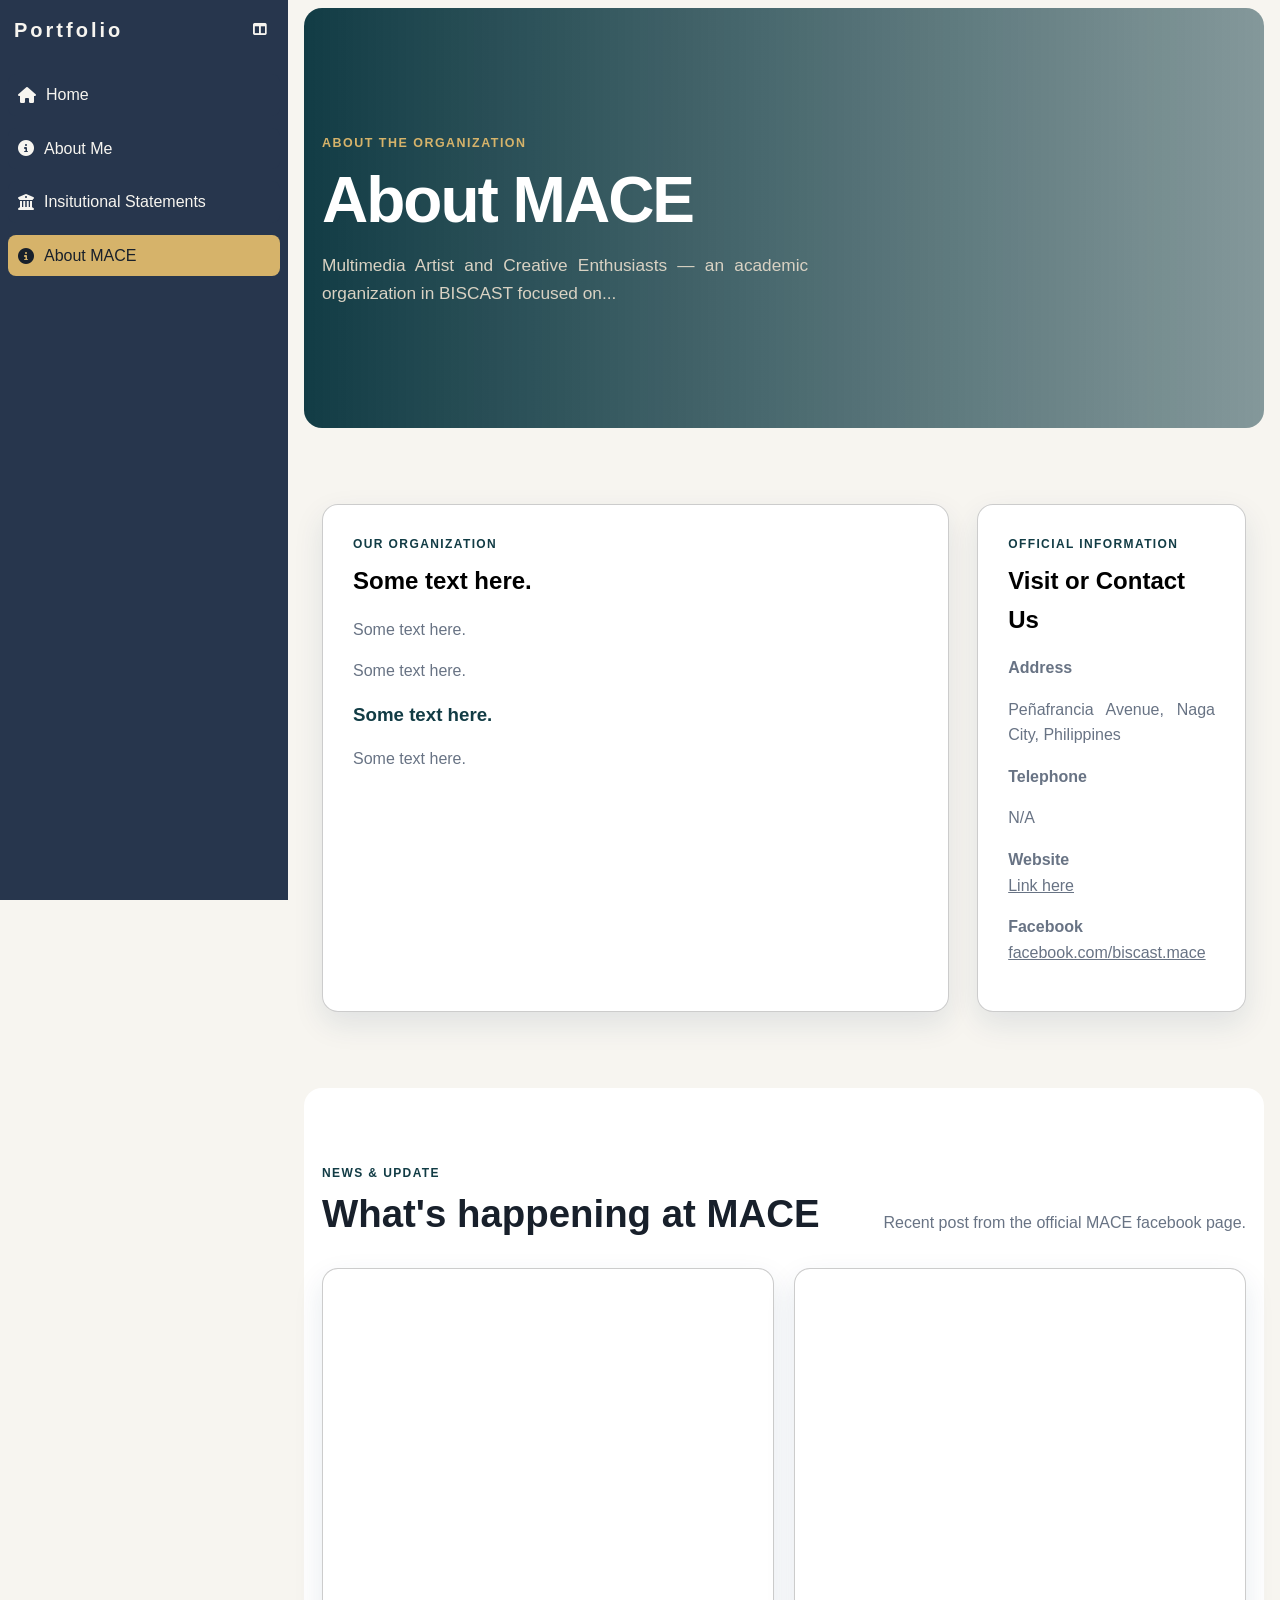
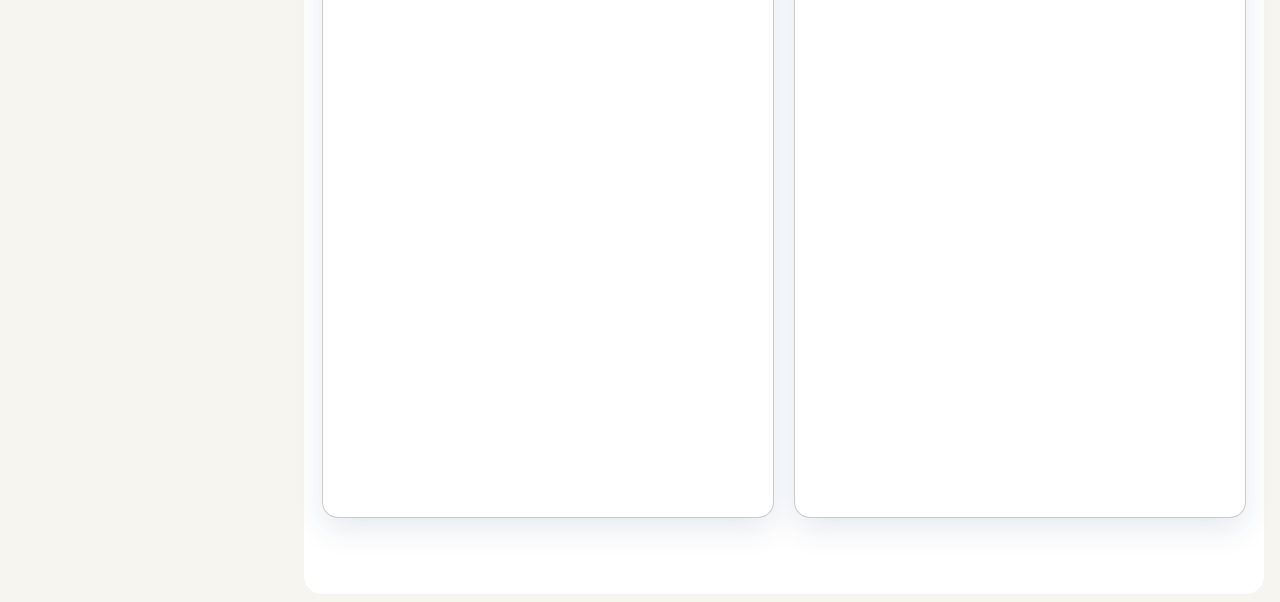
==== about-mace.html @ 29bba9e3 "Added about me." ====
<!doctype html>
<html lang="en">

<head>
    <meta charset="UTF-8" />
    <meta name="viewport" content="width=device-width, initial-scale=1.0" />
    <title>About</title>
    <link rel="stylesheet" href="css/style.css" />
    <link rel="shortcut icon" href="assets/BISCAST-Logo.png" type="image/x-icon" />
    <!-- <link href="https://cdn.jsdelivr.net/npm/bootstrap@5.3.8/dist/css/bootstrap.min.css" rel="stylesheet" integrity="sha384-sRIl4kxILFvY47J16cr9ZwB07vP4J8+LH7qKQnuqkuIAvNWLzeN8tE5YBujZqJLB" crossorigin="anonymous"> -->
    <link rel="stylesheet" href="https://cdnjs.cloudflare.com/ajax/libs/font-awesome/6.5.1/css/all.min.css">
</head>

<body>
    <div class="layout">
        <aside id="side" class="sidenav" aria-label="Sidebar">
            <div class="top">
                <span class="logo">Portfolio</span>
                <button class="icon" id="close" aria-label="Collapse Sidebar">
                    <i class="fa-solid fa-table-columns"></i>
                </button>
            </div>

            <nav>
                <a href="index.html" class="btns item" title="Home">
                    <i class="fa-solid fa-home"></i>
                    <span class="label">Home</span>
                </a>

                <a href="about-me.html" class="btns item" title="About">
                    <i class="fa-solid fa-circle-info"></i>
                    <span class="label">About Me</span>
                </a>

                <a href="institutional-statements.html" class="btns item" title="institutional-statements">
                    <i class="fa-solid fa-building-columns"></i>
                    <span class="label">Insitutional Statements</span>
                </a>
                <a href="about-mace.html" class="btns item on">
                    <i class="fa-solid fa-circle-info"></i>
                    <span class="label">About MACE</span>
                </a>
            </nav>
        </aside>

        <main>
            <section class="hero" id="mace">
                <section class="container inner-hero">
                    <div class="context">
                        <div class="eyebrow">About the Organization</div>
                        <h1>About MACE</h1>
                        <p>Multimedia Artist and Creative Enthusiasts &mdash; an academic organization in BISCAST
                            focused on...</p>
                    </div>
                </section>
            </section>
            <section class="section">
                <div class="container content-grid">
                    <article class="content-panel">
                        <div class="kicker">Our organization</div>
                        <h2>Some text here.</h2>
                        <p>Some text here.</p>
                        <p>Some text here.</p>
                        <h3>Some text here.</h3>
                        <p>Some text here.</p>
                    </article>
                    <aside class="content-panel">
                        <div class="kicker">official information</div>
                        <h2>Visit or Contact Us</h2>
                        <p>
                            <strong>Address</strong><br>
                        <p>Peñafrancia Avenue, Naga City, Philippines</p>
                        </p>
                        <p>
                            <strong>Telephone</strong><br>
                        <p>N/A</p>
                        </p>
                        <p>
                            <strong>Website</strong><br>
                            <a href="">Link here</a>
                        </p>
                        <p>
                            <strong>Facebook</strong><br>
                            <a href="https://www.facebook.com/biscast.mace">facebook.com/biscast.mace</a>
                        </p>
                    </aside>
                </div>
            </section>
            <section class="section news">
                <div class="container">
                    <div class="section-head">
                        <div>
                            <div class="kicker">News & update</div>
                            <h2>What's happening at MACE</h2>
                        </div>
                        <p>Recent post from the official MACE facebook page.</p>
                    </div>
                    <article class="news-grid">
                        <div class="news-card">
                            <div class="news-content">
                                <iframe src="https://www.facebook.com/plugins/post.php?href=https%3A%2F%2Fwww.facebook.com%2Fbiscast.mace%2Fposts%2Fpfbid0HT9BstZT28Hh1YLSWhnDEK93t1LUMunjDWrrVNCr6ieoiDdaTDEeHycytcE58diAl&show_text=true&width=500" height="806" style="border:none;overflow:hidden" scrolling="no" frameborder="0" allowfullscreen="true" allow="autoplay; clipboard-write; encrypted-media; picture-in-picture; web-share"></iframe>
                            </div>
                        </div>
                        <div class="news-card">
                            <!-- <img src="https://scontent.fmnl8-2.fna.fbcdn.net/v/t39.30808-1/511937768_122227121636148095_5351685635515123594_n.jpg?stp=dst-jpg_tt6&cstp=mx1500x1500&ctp=s200x200&_nc_cat=103&_nc_map=urlgen_bucketless&ccb=1-7&_nc_sid=2d3e12&_nc_eui2=AeEztoxNWcJ5lzSN7mSYKOv08k1bMWV9LrXyTVsxZX0utVnjOuaY-lM1A55_SJo3SY_Vim7B674wS12dWlJDb21B&_nc_ohc=1tnSLn9-EhIQ7kNvwGmCf7H&_nc_oc=AdqYg09i9_qJlcKD_vCuIAyxfERv5A8mi9GY4SuNzeiO_XY0tLGKpZr2K1c0OJASZEk&_nc_zt=24&_nc_ht=scontent.fmnl8-2.fna&_nc_gid=eDz3jKbZH0tKOlSw4duzXw&_nc_ss=7b2a8&oh=00_AQNm7vxUMR4DMR6oogC_mHO_TVFFzZzPgpRDG1jBbJvbnA&oe=6AC537E8"
                                alt="MACE" class="news-image"> -->
                            <div class="news-content">
                                <!-- <div class="news-date">September 26, 2026</div>
                                <h3>COSCI General Assembly 2026 Highlights &mdash; Freshmen Orientation</h3>
                                <p>A day filled with new faces, meaningful connections, and an aMACEing start to a new
                                    academic journey! The CoSci General Assembly brought everyone together to welcome
                                    our freshmen and celebrate the spirit of unity within the College of Science.</p>
                                <a href="">Read Here →</a> -->
                                <iframe src="https://www.facebook.com/plugins/post.php?href=https%3A%2F%2Fwww.facebook.com%2Fbiscast.mace%2Fposts%2Fpfbid034rCLPkgSjqZzL5Z77q29HP9JfrBPnR8JL18qKSaX8DbWub5kBV71imHvWhifLeDHl&show_text=true&width=500" height="806" style="border:none;overflow:hidden" scrolling="no" frameborder="0" allowfullscreen="true" allow="autoplay; clipboard-write; encrypted-media; picture-in-picture; web-share"></iframe>
                            </div>
                        </div>
                    </article>
                </div>
            </section>
        </main>
    </div>

    <script src="js/script.js"></script>
</body>

</html>
---- css/style.css ----
@import url('https://fonts.googleapis.com/css2?family=Outfit:wght@400;500;600;700&display=swap');
@import url('animations.css');

:root {
	--background: #F7F5F0;
	--sidebar: #101827;
	--sidebar-accents: #27364D;
	--secondary: #21634a;
	--accent: #B8754A;
	--hero: #123C45;
	--cards: #ffffff;

	/* Texts */
	--main-text: #18202B;
	--secondary-text: #687384;

	/* Sidebar */
	--sidebar-text: #F7F5F0;
	--secondary-sidebar-text: #D9D2C3;
	--sidebar-active-text: #D6B36A;

	/* Hero */
	--hero-primary-text: #ffffff;
	--hero-secondary-text: #D9D2C3;
	--hero-accent-text: #D6B36A;

	/* Footer */
	--footer-background: #0B111A;
	--footer-primary-text: #F7F5F0;
	--footer-secondary-text: #D9D2C3;
	--footer-hover: #D6B36A;

	/* Misc */
	--mace-banner: url("https://scontent.fmnl8-2.fna.fbcdn.net/v/t39.30808-6/539468961_122234879786148095_6742328133425728079_n.png?stp=dst-png&cstp=mx1640x856&ctp=s960x960&_nc_cat=110&_nc_map=urlgen_bucketless&ccb=1-7&_nc_sid=cc71e4&_nc_eui2=AeH1y1jY5A7xcd_6RIh402pMKAhOMZHKDZMoCE4xkcoNk0Eb6GtA_wdvmCMENn_6rTIPZ0AjakTwjjMd56s71New&_nc_ohc=cn6nIbv9mFMQ7kNvwG6UtEN&_nc_oc=AdrihDIjB472Ann0YQuOTHdGpF_9jEn4rAsbme8RFmlSPnWr4f-_ACVAUquKmJLSn3I&_nc_zt=23&_nc_ht=scontent.fmnl8-2.fna&_nc_gid=4nJn0jVVkj9131Fjpb6A1Q&_nc_ss=7b2a8&oh=00_AQPtmOOtM6PG3Ib_Mi6FhnuTj6O3kvT_tpY-qV1WPnbwAA&oe=6AC669E1") center / cover no-repeat;
}

html {
	scroll-behavior: smooth;
}

* {
	box-sizing: border-box;
	margin: 0;
	padding: 0;
}

body {
	font-family: "Montserrat", Arial, sans-serif;
	background-color: var(--background);
	line-height: 1.6;
}

.layout {
	display: flex;
	min-height: 100vh;
}

/* Sidebar */
.btns {
	color: var(--sidebar-text);
	background: var(--sidebar-accents);
	border: 0;
	cursor: pointer;
	text-decoration: none;
	margin-bottom: 12px;
}

:focus-visible {
	outline: 2px solid var(--accent);
	outline-offset: 1px;
}

.sidenav {
	width: 288px;
	max-width: 85%;
	height: 100vh;
	position: sticky;
	top: 0;
	background: var(--sidebar-accents);
	border-right: white;
	display: flex;
	flex-direction: column;
	transition: width 0.2s;
	overflow: hidden;
	flex: none;
}

.sidenav.mini {
	width: 64px;
}

.sidenav.mini .logo,
.sidenav.mini .label,
.sidenav.mini h2 {
	display: none;
}

.sidenav.mini .top {
	justify-content: center;
}

.sidenav.mini nav .item {
	justify-content: center;
}

.sidenav.mini nav .item {
	padding: 8px 0;
}

.sidenav.mini nav {
	padding: 4px 10px;
}

/* Top */
.top {
	display: flex;
	align-items: center;
	justify-content: space-between;
	padding: 14px 14px 8px;
	margin-bottom: 16px;
}

.logo {
	color: var(--sidebar-text);
	font-weight: 600;
	font-size: 1.25rem;
	letter-spacing: 0.15em;
}

.icon {
	background: transparent;
	border: none;
	outline: none;
	width: 30px;
	height: 30px;
	border-radius: 8px;
	display: grid;
	place-items: center;
	color: var(--sidebar-text);
}

.icon:hover {
	background: var(--sidebar-active-text);
}

/* Nav */
nav {
	padding: 4px 8px;
}

.item {
	display: flex;
	align-items: center;
	gap: 10px;
	width: 100%;
	padding: 8px 10px;
	border-radius: 8px;
	text-align: left;
	transition: background 0.3s ease;
}

.item:hover {
	background: var(--sidebar-active-text);
	color: var(--main-text);
}

.item.on {
	background: var(--sidebar-active-text);
	color: var(--main-text);
}

.item svg {
	flex: none;
	color: var(--secondary-text);
}

.new {
	color: var(--accent);
	font-weight: 500;
}

.new svg {
	color: var(--accent);
}

/* MAIN */
main {
	opacity: 0;
	flex: 1;
	justify-content: center;
	padding: 8px 16px 8px 16px;
	animation: pageLoad 0.3s ease forwards;
}

.container-grid {
	display: grid;
	grid-template-columns: 1fr 1fr;
	gap: 0 25px;
}

.container {
	width: min(1180px, calc(100% - 36px));
	margin-inline: auto;
}

/* Buttons */
.btn {
	display: inline-flex;
	align-items: center;
	justify-content: center;
	padding: 11px 18px;
	border-radius: 10px;
	text-decoration: none;
	font-weight: 800;
	border: 1px solid transparent;
	transition: transform 0.3s ease;
}

.btn:hover {
	transform: scale(1.08);
}

.btn-outline {
	color: var(--text);
	border-color: rgba(255, 255, 255, .45);
}

.btn-primary {
	background: var(--accent);
	color: var(--text);
}

/* Hero */
.hero {
	background: var(--hero);
	color: var(--hero-primary-text);
	overflow: hidden;
	border-radius: 18px;
}

.inner-hero {
	min-height: 420px;
	display: grid;
	grid-template-columns: 1.1fr 0.9fr;
	gap: 40px;
	align-items: center;
}

.eyebrow {
	display: inline-flex;
	gap: 8px;
	align-items: center;
	color: var(--hero-accent-text);
	font-size: 0.78rem;
	text-transform: uppercase;
	letter-spacing: 1.5px;
	font-weight: 900;
}

.hero h1 {
	font-size: clamp(2.35rem, 5vw, 4.3rem);
	margin: 14px 0 18px;
	line-height: 1.03;
	letter-spacing: -2px;
}

.hero p {
	color: var(--hero-secondary-text);
	max-width: 640px;
	font-size: 1.08rem;
}

.hero-actions {
	display: flex;
	flex-wrap: wrap;
	gap: 12px;
	margin-top: 28px;
}

.hero-card {
	background: rgba(255, 255, 255, .10);
	border: 1px solid rgba(255, 255, 255, .20);
	border-radius: 22px;
	padding: 28px;
	box-shadow: 0 25px 60px rgba(0, 0, 0, 0.18);
}

.hero-card .seal {
	width: 88px;
	height: 88px;
	border: 5px solid var(--accent);
	border-radius: 50%;
	display: grid;
	place-items: center;
	margin-bottom: 20px;
	font-weight: 1000;
	font-size: 1.25rem;
}

.hero-card h3 {
	margin-bottom: 7px;
	font-size: 1.4rem;
}

.hero-card p {
	margin: 0;
	font-size: 0.94rem;
}

#mace {
	background:
		linear-gradient(90deg, var(--hero), #123C4580),
		var(--mace-banner) !important;
}

/* Mission and Vision */
.mission,
.vision,
.coreValues {
	position: relative;
	margin-bottom: 1rem;
	padding: 3rem 4rem;
	border-radius: 16px;
	box-shadow: 0 10px 40px rgba(0, 0, 0, 0.05);
	background: var(--cards);
	color: var(--main-text);
	transition: transform 0.3s ease, box-shadow 0.3s ease;
	border: 1px solid #E5E0D6;
	overflow: hidden;
}

.mission::before,
.vision::before,
.coreValues::before {
	content: "";
	position: absolute;
	top: 0;
	left: 0;
	right: 0;
	height: 8px;
	background: linear-gradient(90deg, #123C45 0%, #101827 100%);
}

.mission:hover,
.vision:hover,
.coreValues:hover {
	transform: scale(1.01);
	box-shadow: 0 10px 40px rgba(255, 255, 255, 0.22);
}

.mission h1,
.vision h1,
.coreValues h1.title {
	margin-bottom: 1rem;
}

.mandate h1,
.qp h1 {
	margin-bottom: 0.5rem;
}

.mission p,
.vision p {
	color: var(--secondary-text);
}

.divider {
	border-top: 2px solid rgba(128, 0, 0, 0.15);
	width: 100%;
	margin: auto auto 1rem auto;
}


/* Core Values */
.coreValues h1 {
	margin: 0;
	padding: 0.5rem;
}

.core-value {
	display: flex;
	align-items: flex-start;
	gap: 1.2rem;
	margin-bottom: 1.0rem;
	border-radius: 12px;
	background: var(--cards);
	border: 1px solid #f0f0f0;
	transition: all 0.3s ease;
	padding: .6rem;
}

.core-value:hover {
	transform: scale(1.02);
	box-shadow: 0 8px 25px #123c4530;
}

.letter {
	display: flex;
	justify-content: center;
	align-items: center;
	font-size: 1.5rem;
	font-weight: 900;
	color: var(--main-text);
	width: 80px;
	flex-shrink: 0;
	text-shadow: 2px 2px 4px #18202B30;
	line-height: 1;
	background-color: #B8754A30;
	border-radius: 6px;
}

.details {
	flex: 1;
	margin: 0;
	padding: 0.3rem;
}

.details p {
	color: var(--secondary-text);
}

.details h3 {
	color: var(--text);
	font-weight: 900;
	text-transform: uppercase;
	margin-bottom: 0.5em;
}

/* Section */
.section {
	padding: 76px 0;
}

.section-head {
	display: flex;
	align-items: end;
	justify-content: space-between;
	gap: 25px;
	margin-bottom: 32px;
}

.section-head h2 {
	margin: 0;
	color: var(--main-text);
	font-size: clamp(1.8rem, 3vw, 2.5rem);
	line-height: 1.15;
}

.section-head p {
	max-width: 600px;
	margin: 0;
	color: var(--secondary-text);
}

.kicker {
	color: var(--hero);
	font-weight: 900;
	text-transform: uppercase;
	font-size: .75rem;
	letter-spacing: 1.4px;
	margin-bottom: 8px;
}

/* Cards */
.cards {
	display: grid;
	grid-template-columns: repeat(3, 1fr);
	gap: 20px;
}

.card {
	background: white;
	border: 1px solid rgba(0, 0, 0, .20);
	border-radius: 16px;
	padding: 25px;
	box-shadow: 0 12px 30px rgba(18, 59, 99, .10);
}

.card h3 {
	margin: 0 0 8px;
	color: var(--secondary);
}

.card p {
	color: var(--secondary-text);
	margin: 0;
}

.card a {
	display: inline-block;
	margin-top: 15px;
	color: var(--accent);
	font-weight: 800;
	text-decoration: none;
}

.card-icon {
	width: 48px;
	height: 48px;
	border-radius: 12px;
	display: grid;
	place-items: center;
	background: skyblue;
	color: var(--main-text);
	font-size: 1.35rem;
	margin-bottom: 18px;
}

.tech-tags {
	display: flex;
	flex-wrap: wrap;
	gap: 8px;
	margin-top: 12px;
}

.tech-tags span {
    padding: 4px 9px;
    border-radius: 6px;
    background: #eeeeee;
    color: #444;
    font-family: monospace;
    font-size: 0.8rem;
	cursor: context-menu;
}

#html {
    background: #E34F2620;
    color: #E34F26;
}

#css {
    background: #1572B620;
    color: #1572B6;
}

#javascript {
    background: #F7DF1E30;
    color: #9a8500;
}

#nodejs {
    background: #33993320;
    color: #339933;
}

#java {
    background: #ED8B0020;
    color: #ED8B00;
}

#php {
    background: #777BB420;
    color: #777BB4;
}

#github {
    background: #18171720;
    color: #181717;
}

/* Stats */
.section.alt {
	background: white;
	border-radius: 18px;
	box-shadow: 0 10px 40px rgba(0, 0, 0, 0.05);
}

.stats {
	display: grid;
	grid-template-columns: repeat(4, 1fr);
	border: 1px solid rgba(0, 0, 0, .20);
	background: white;
	border-radius: 16px;
	overflow: hidden;
	box-shadow: 0 12px 30px rgba(18, 59, 99, .10);
}

.stat {
	padding: 28px 18px;
	text-align: center;
	border-right: 1px solid rgba(0, 0, 0, .20);
}

.stat strong {
	display: block;
	color: var(--hero);
	font-size: 1.9rem;
	line-height: 1;
	margin-bottom: 8px;
}

.stat span {
	color: var(--secondary-text);
	font-size: 0.9rem;
}

/* News */
.news {
	background: white;
	border-radius: 18px;
}

.news-grid {
	display: grid;
	grid-template-columns: repeat(2, 1fr);
	gap: 20px;
}

.news-card {
	background: white;
	border: 1px solid rgba(0, 0, 0, .20);
	border-radius: 16px;
	overflow: hidden;
	box-shadow: 0 12px 30px rgba(18, 59, 99, .10);
}

.news-image {
	height: 270px;
	background-position: center;
	background-repeat: no-repeat;
	background-size: cover;
	display: grid;
	place-items: center;
	color: var(--hero);
	font-size: 2.2rem;
}

.news-content {
	padding: 21px;
}

.news-content iframe {
	display: block;
	margin: 0 auto;
	border-radius: 12px;
	border: 1px solid rgba(0, 0, 0, .20);
	overflow: hidden;
	width: 100%;
}

.news-content h3 {
	margin: 7px 0;
	font-size: 1.08rem;
	line-height: 1.35;
	color: var(--main-text);
}

.news-content p {
	color: var(--secondary-text);
	font-size: .9rem;
	margin: 0;
}

.news-content a {
	color: var(--accent);
	font-weight: 800;
	text-decoration: none;
}

.news-date {
	color: var(--accent);
	font-size: .75rem;
	font-weight: 900;
	text-transform: 900;
}

/* Content  */
.content-grid {
	display: grid;
	grid-template-columns: 1.4fr .6fr;
	gap: 28px;
}

.content-panel {
	background: white;
	border: 1px solid rgba(0, 0, 0, .20);
	border-radius: 16px;
	padding: 30px;
	box-shadow: 0 12px 30px rgba(18, 59, 99, .10);
}

.content-panel p {
	color: var(--secondary-text);
	margin: 16px 0;
}

.content-panel h3 {
	color: var(--hero);
	margin-bottom: 6px;
}

.content-panel a {
	color: inherit;
}

/* Misc */
p,
h1,
h3,
h2 {
	cursor: context-menu;
}

p {
	text-align: justify;
}

/* Tablet */
@media (max-width: 1024px) {
	.cards {
		grid-template-columns: repeat(2, 1fr);
	}

	.inner-hero {
		gap: 24px;
		padding: 32px 0;
	}

	.content-grid {
		grid-template-columns: 1fr;
	}
}

/* Mobile: sidebar becomes bottom nav */
@media (max-width: 768px) {
	.layout {
		display: block;
	}

	/* Bottom nav bar (also overrides the .mini state) */
	.sidenav,
	.sidenav.mini {
		position: fixed;
		top: auto;
		bottom: 0;
		left: 0;
		right: 0;
		width: 100%;
		max-width: 100%;
		height: auto;
		flex-direction: row;
		border-right: 0;
		border-top: 1px solid rgba(255, 255, 255, .12);
		box-shadow: 0 -6px 20px rgba(0, 0, 0, .15);
		padding-bottom: env(safe-area-inset-bottom, 0px);
		z-index: 100;
	}

	/* No logo / collapse button on mobile */
	.sidenav .top,
	.sidenav.mini .top {
		display: none;
	}

	.sidenav nav,
	.sidenav.mini nav {
		display: flex;
		justify-content: space-around;
		gap: 4px;
		width: 100%;
		padding: 6px 8px;
	}

	.sidenav nav .item,
	.sidenav.mini nav .item {
		flex: 1;
		flex-direction: column;
		justify-content: center;
		align-items: center;
		gap: 4px;
		margin-bottom: 0;
		padding: 8px 4px;
		font-size: 0.7rem;
		line-height: 1.2;
		text-align: center;
		min-width: 0;
	}

	.sidenav .item svg {
		font-size: 1.15rem;
	}

	/* Always show labels, even if JS toggled .mini */
	.sidenav .label,
	.sidenav.mini .label {
		display: block;
		overflow: hidden;
		text-overflow: ellipsis;
		white-space: nowrap;
		max-width: 100%;
	}

	/* Leave room so content isn't hidden behind the bar */
	main {
		padding: 8px 12px calc(84px + env(safe-area-inset-bottom, 0px));
	}

	/* Layout */
	.container {
		width: 100%;
	}

	.inner-hero {
		grid-template-columns: 1fr;
		min-height: 0;
		padding: 28px 20px;
	}

	.hero h1 {
		letter-spacing: -1px;
	}

	.hero-card {
		padding: 20px;
	}

	.hero-actions .btn {
		flex: 1 1 140px;
	}

	.section {
		padding: 40px 0;
	}

	.section.alt .container,
	.section .container {
		padding-inline: 4px;
	}

	.section-head {
		flex-direction: column;
		align-items: flex-start;
		gap: 12px;
		margin-bottom: 24px;
	}

	.cards,
	.news-grid,
	.container-grid,
	.content-grid {
		grid-template-columns: 1fr;
	}

	.stats {
		grid-template-columns: repeat(2, 1fr);
	}

	.stat:nth-child(2n) {
		border-right: 0;
	}

	.stat:nth-child(-n+2) {
		border-bottom: 1px solid rgba(0, 0, 0, .20);
	}

	.news-image {
		height: 200px;
	}

	.mission,
	.vision,
	.coreValues {
		padding: 2rem 1.25rem;
	}

	.core-value {
		gap: 0.8rem;
	}

	.letter {
		width: 56px;
	}

	#mace {
		background:
			linear-gradient(90deg, var(--hero), #123C45DF),
			var(--mace-banner) !important;
	}
}

/* Small phones */
@media (max-width: 400px) {
	.stats {
		grid-template-columns: 1fr;
	}

	.stat {
		border-right: 0;
		border-bottom: 1px solid rgba(0, 0, 0, .20);
	}

	.stat:last-child {
		border-bottom: 0;
	}

	.sidenav nav .item,
	.sidenav.mini nav .item {
		font-size: 0.64rem;
	}
}
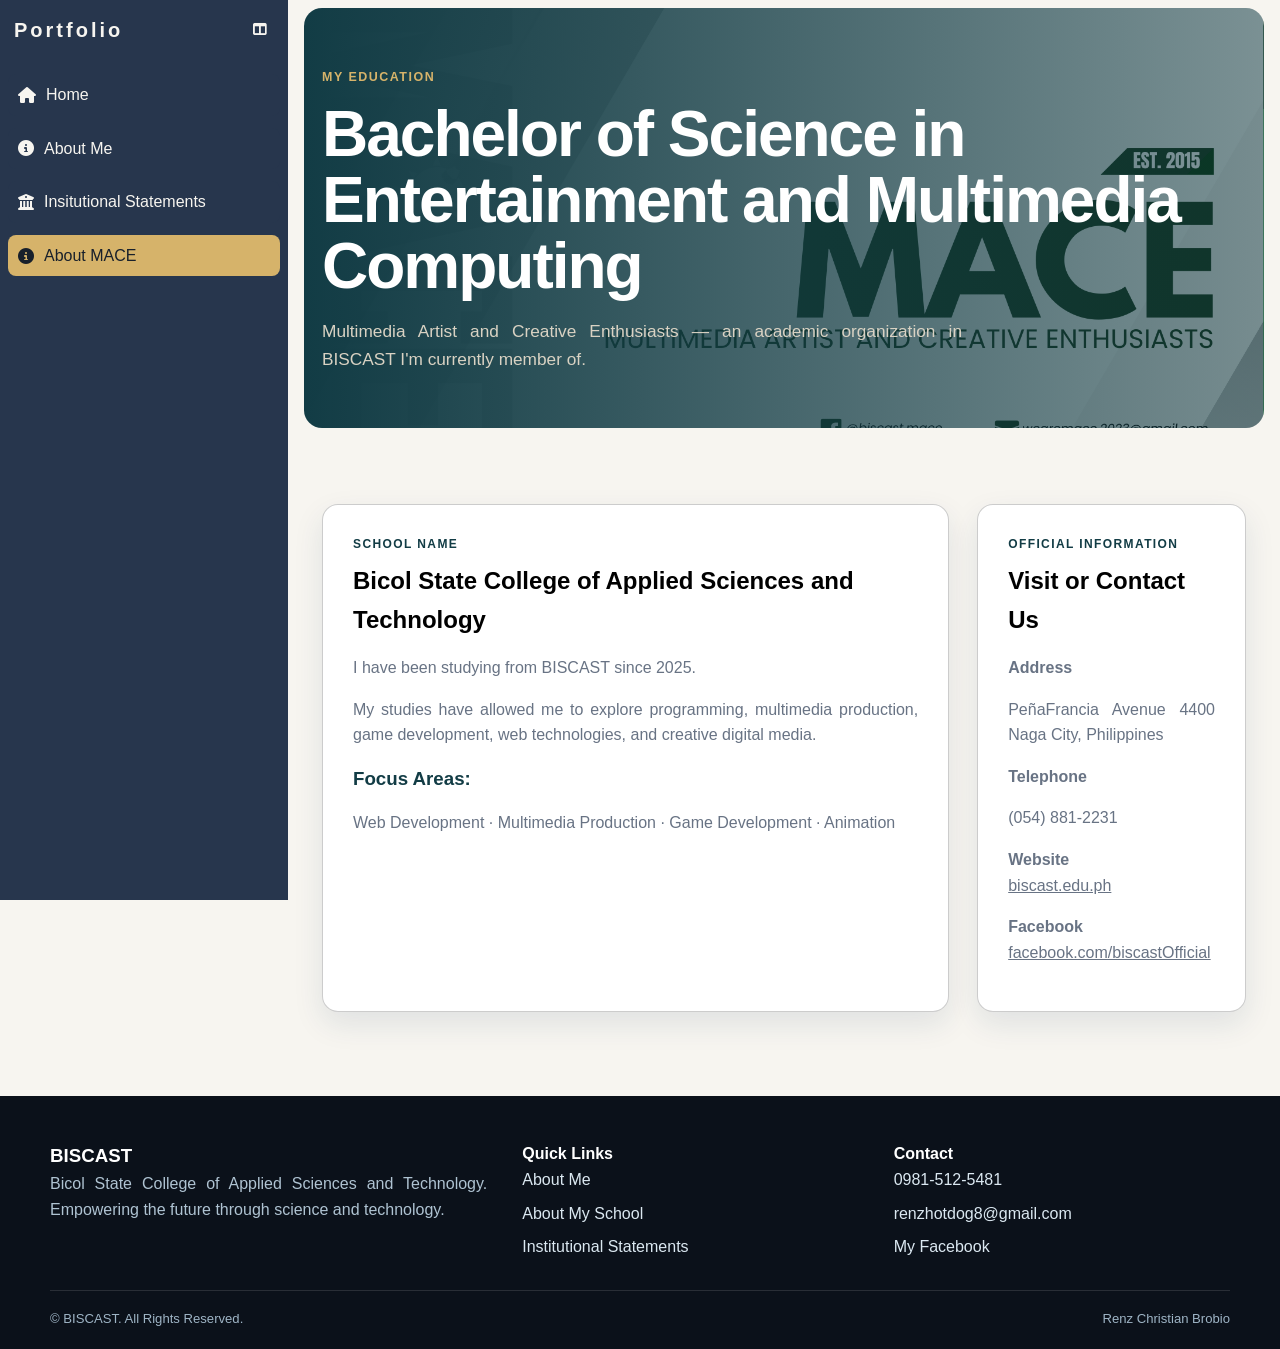
==== commit 20c5bab9: "Added Footer, replaces placeholders." ====
--- a/about-mace.html
+++ b/about-mace.html
@@ -4,10 +4,9 @@
 <head>
     <meta charset="UTF-8" />
     <meta name="viewport" content="width=device-width, initial-scale=1.0" />
-    <title>About</title>
+    <title>My Education</title>
     <link rel="stylesheet" href="css/style.css" />
     <link rel="shortcut icon" href="assets/BISCAST-Logo.png" type="image/x-icon" />
-    <!-- <link href="https://cdn.jsdelivr.net/npm/bootstrap@5.3.8/dist/css/bootstrap.min.css" rel="stylesheet" integrity="sha384-sRIl4kxILFvY47J16cr9ZwB07vP4J8+LH7qKQnuqkuIAvNWLzeN8tE5YBujZqJLB" crossorigin="anonymous"> -->
     <link rel="stylesheet" href="https://cdnjs.cloudflare.com/ajax/libs/font-awesome/6.5.1/css/all.min.css">
 </head>
 
@@ -45,81 +44,87 @@
 
         <main>
             <section class="hero" id="mace">
-                <section class="container inner-hero">
+                <section class="container inner-hero" id="education">
                     <div class="context">
-                        <div class="eyebrow">About the Organization</div>
-                        <h1>About MACE</h1>
+                        <div class="eyebrow">My Education</div>
+                        <h1>Bachelor of Science in Entertainment and Multimedia Computing</h1>
                         <p>Multimedia Artist and Creative Enthusiasts &mdash; an academic organization in BISCAST
-                            focused on...</p>
+                            I'm currently member of.</p>
                     </div>
                 </section>
             </section>
             <section class="section">
                 <div class="container content-grid">
                     <article class="content-panel">
-                        <div class="kicker">Our organization</div>
-                        <h2>Some text here.</h2>
-                        <p>Some text here.</p>
-                        <p>Some text here.</p>
-                        <h3>Some text here.</h3>
-                        <p>Some text here.</p>
+                        <div class="kicker">School Name</div>
+                        <h2>Bicol State College of Applied Sciences and Technology</h2>
+                        <p>I have been studying from BISCAST since 2025.</p>
+                        <p>My studies have allowed me to explore programming, multimedia production, game development,
+                            web technologies, and creative digital media.</p>
+                        <h3>Focus Areas:</h3>
+                        <p>Web Development · Multimedia Production · Game Development · Animation</p>
                     </article>
                     <aside class="content-panel">
                         <div class="kicker">official information</div>
                         <h2>Visit or Contact Us</h2>
                         <p>
                             <strong>Address</strong><br>
-                        <p>Peñafrancia Avenue, Naga City, Philippines</p>
+                        <p>PeñaFrancia Avenue 4400 Naga City, Philippines</p>
                         </p>
                         <p>
                             <strong>Telephone</strong><br>
-                        <p>N/A</p>
+                        <p>(054) 881-2231</p>
                         </p>
                         <p>
                             <strong>Website</strong><br>
-                            <a href="">Link here</a>
+                            <a href="https://biscast.edu.ph/" target="_blank">biscast.edu.ph</a>
                         </p>
                         <p>
                             <strong>Facebook</strong><br>
-                            <a href="https://www.facebook.com/biscast.mace">facebook.com/biscast.mace</a>
+                            <a href="https://www.facebook.com/biscastOfficial"
+                                target="_blank">facebook.com/biscastOfficial</a>
                         </p>
                     </aside>
-                </div>
-            </section>
-            <section class="section news">
-                <div class="container">
-                    <div class="section-head">
-                        <div>
-                            <div class="kicker">News & update</div>
-                            <h2>What's happening at MACE</h2>
-                        </div>
-                        <p>Recent post from the official MACE facebook page.</p>
-                    </div>
-                    <article class="news-grid">
-                        <div class="news-card">
-                            <div class="news-content">
-                                <iframe src="https://www.facebook.com/plugins/post.php?href=https%3A%2F%2Fwww.facebook.com%2Fbiscast.mace%2Fposts%2Fpfbid0HT9BstZT28Hh1YLSWhnDEK93t1LUMunjDWrrVNCr6ieoiDdaTDEeHycytcE58diAl&show_text=true&width=500" height="806" style="border:none;overflow:hidden" scrolling="no" frameborder="0" allowfullscreen="true" allow="autoplay; clipboard-write; encrypted-media; picture-in-picture; web-share"></iframe>
-                            </div>
-                        </div>
-                        <div class="news-card">
-                            <!-- <img src="https://scontent.fmnl8-2.fna.fbcdn.net/v/t39.30808-1/511937768_122227121636148095_5351685635515123594_n.jpg?stp=dst-jpg_tt6&cstp=mx1500x1500&ctp=s200x200&_nc_cat=103&_nc_map=urlgen_bucketless&ccb=1-7&_nc_sid=2d3e12&_nc_eui2=AeEztoxNWcJ5lzSN7mSYKOv08k1bMWV9LrXyTVsxZX0utVnjOuaY-lM1A55_SJo3SY_Vim7B674wS12dWlJDb21B&_nc_ohc=1tnSLn9-EhIQ7kNvwGmCf7H&_nc_oc=AdqYg09i9_qJlcKD_vCuIAyxfERv5A8mi9GY4SuNzeiO_XY0tLGKpZr2K1c0OJASZEk&_nc_zt=24&_nc_ht=scontent.fmnl8-2.fna&_nc_gid=eDz3jKbZH0tKOlSw4duzXw&_nc_ss=7b2a8&oh=00_AQNm7vxUMR4DMR6oogC_mHO_TVFFzZzPgpRDG1jBbJvbnA&oe=6AC537E8"
-                                alt="MACE" class="news-image"> -->
-                            <div class="news-content">
-                                <!-- <div class="news-date">September 26, 2026</div>
-                                <h3>COSCI General Assembly 2026 Highlights &mdash; Freshmen Orientation</h3>
-                                <p>A day filled with new faces, meaningful connections, and an aMACEing start to a new
-                                    academic journey! The CoSci General Assembly brought everyone together to welcome
-                                    our freshmen and celebrate the spirit of unity within the College of Science.</p>
-                                <a href="">Read Here →</a> -->
-                                <iframe src="https://www.facebook.com/plugins/post.php?href=https%3A%2F%2Fwww.facebook.com%2Fbiscast.mace%2Fposts%2Fpfbid034rCLPkgSjqZzL5Z77q29HP9JfrBPnR8JL18qKSaX8DbWub5kBV71imHvWhifLeDHl&show_text=true&width=500" height="806" style="border:none;overflow:hidden" scrolling="no" frameborder="0" allowfullscreen="true" allow="autoplay; clipboard-write; encrypted-media; picture-in-picture; web-share"></iframe>
-                            </div>
-                        </div>
-                    </article>
                 </div>
             </section>
         </main>
     </div>
 
+    <footer class="footer">
+        <div class="container footer-grid">
+            <div>
+                <h3>BISCAST</h3>
+                <p>
+                    Bicol State College of Applied Sciences and Technology.
+                    Empowering the future through science and technology.
+                </p>
+            </div>
+
+            <div>
+                <h4>Quick Links</h4>
+                <div class="footer-links">
+                    <a href="about-me.html">About Me</a>
+                    <a href="about-mace.html">About My School</a>
+                    <a href="institutional-statements.html">Institutional Statements</a>
+                </div>
+            </div>
+
+            <div>
+                <h4>Contact</h4>
+                <div class="footer-links">
+                    <a href="tel:+639815125481">0981-512-5481</a>
+                    <a href="mailto:renzhotdog8@gmail.com">renzhotdog8@gmail.com</a>
+                    <a href="https://www.facebook.com/rei.brobs.0710" target="_blank" rel="noopener">My Facebook</a>
+                </div>
+            </div>
+        </div>
+
+        <div class="container copyright">
+            <span>© <span data-year></span> BISCAST. All Rights Reserved.</span>
+            <span>Renz Christian Brobio</span>
+        </div>
+    </footer>
+
     <script src="js/script.js"></script>
 </body>
 
--- a/css/style.css
+++ b/css/style.css
@@ -31,7 +31,6 @@
 	--footer-hover: #D6B36A;
 
 	/* Misc */
-	--mace-banner: url("https://scontent.fmnl8-2.fna.fbcdn.net/v/t39.30808-6/539468961_122234879786148095_6742328133425728079_n.png?stp=dst-png&cstp=mx1640x856&ctp=s960x960&_nc_cat=110&_nc_map=urlgen_bucketless&ccb=1-7&_nc_sid=cc71e4&_nc_eui2=AeH1y1jY5A7xcd_6RIh402pMKAhOMZHKDZMoCE4xkcoNk0Eb6GtA_wdvmCMENn_6rTIPZ0AjakTwjjMd56s71New&_nc_ohc=cn6nIbv9mFMQ7kNvwG6UtEN&_nc_oc=AdrihDIjB472Ann0YQuOTHdGpF_9jEn4rAsbme8RFmlSPnWr4f-_ACVAUquKmJLSn3I&_nc_zt=23&_nc_ht=scontent.fmnl8-2.fna&_nc_gid=4nJn0jVVkj9131Fjpb6A1Q&_nc_ss=7b2a8&oh=00_AQPtmOOtM6PG3Ib_Mi6FhnuTj6O3kvT_tpY-qV1WPnbwAA&oe=6AC669E1") center / cover no-repeat;
 }
 
 html {
@@ -246,6 +245,10 @@
 	align-items: center;
 }
 
+#education {
+	grid-template-columns: 1fr !important;
+}
+
 .eyebrow {
 	display: inline-flex;
 	gap: 8px;
@@ -308,9 +311,8 @@
 }
 
 #mace {
-	background:
-		linear-gradient(90deg, var(--hero), #123C4580),
-		var(--mace-banner) !important;
+	background: linear-gradient(90deg, #123C45, #123C4580),
+		url(/assets/mace.png) center / cover no-repeat;
 }
 
 /* Mission and Vision */
@@ -468,6 +470,10 @@
 	gap: 20px;
 }
 
+#tools {
+	grid-template-columns: repeat(4, 1fr) !important;
+}
+
 .card {
 	background: white;
 	border: 1px solid rgba(0, 0, 0, .20);
@@ -506,6 +512,10 @@
 	margin-bottom: 18px;
 }
 
+#vv {
+	width: 100px !important;
+}
+
 .tech-tags {
 	display: flex;
 	flex-wrap: wrap;
@@ -514,48 +524,94 @@
 }
 
 .tech-tags span {
-    padding: 4px 9px;
-    border-radius: 6px;
-    background: #eeeeee;
-    color: #444;
-    font-family: monospace;
-    font-size: 0.8rem;
+	padding: 4px 9px;
+	border-radius: 6px;
+	background: #eeeeee;
+	color: #444;
+	font-family: monospace;
+	font-size: 0.8rem;
 	cursor: context-menu;
-}
-
-#html {
-    background: #E34F2620;
-    color: #E34F26;
-}
-
-#css {
-    background: #1572B620;
-    color: #1572B6;
-}
-
-#javascript {
-    background: #F7DF1E30;
-    color: #9a8500;
-}
-
-#nodejs {
-    background: #33993320;
-    color: #339933;
-}
-
-#java {
-    background: #ED8B0020;
-    color: #ED8B00;
-}
-
-#php {
-    background: #777BB420;
-    color: #777BB4;
-}
-
-#github {
-    background: #18171720;
-    color: #181717;
+	text-decoration: none;
+}
+
+.csharp {
+	background: #7355DD20 !important;
+	color: #7355DD !important;
+}
+
+.vscodium {
+	background: #3993EE20 !important;
+	color: #3993EE !important;
+}
+
+.git {
+	background: #F0503220 !important;
+	color: #F05032 !important;
+}
+
+.godot {
+	background: #478CBF20 !important;
+	color: #478CBF !important;
+}
+
+.bootstrap {
+	background: #7952B320 !important;
+	color: #7952B3 !important;
+}
+
+.mysql {
+	background: #00758F20 !important;
+	color: #00758F !important;
+}
+
+.html {
+	background: #E34F2620 !important;
+	color: #E34F26 !important;
+}
+
+.css {
+	background: #1572B620 !important;
+	color: #1572B6 !important;
+}
+
+.javascript {
+	background: #F7DF1E30 !important;
+	color: #9a8500 !important;
+}
+
+.java {
+	background: #ED8B0020 !important;
+	color: #ED8B00 !important;
+}
+
+.php {
+	background: #777BB420 !important;
+	color: #777BB4 !important;
+}
+
+.github {
+	background: #18171720 !important;
+	color: #181717 !important;
+}
+
+.figma {
+	background: #F24E1E20 !important;
+	color: #F24E1E !important;
+}
+
+.scratch {
+	background: #F9A83A20 !important;
+	color: #F9A83A !important;
+}
+
+.python {
+	background: #FFD43B20 !important;
+	color: #306998 !important;
+}
+
+.davinci {
+	background: #00A8B520 !important;
+	color: #00A8B5 !important;
 }
 
 /* Stats */
@@ -594,76 +650,6 @@
 	font-size: 0.9rem;
 }
 
-/* News */
-.news {
-	background: white;
-	border-radius: 18px;
-}
-
-.news-grid {
-	display: grid;
-	grid-template-columns: repeat(2, 1fr);
-	gap: 20px;
-}
-
-.news-card {
-	background: white;
-	border: 1px solid rgba(0, 0, 0, .20);
-	border-radius: 16px;
-	overflow: hidden;
-	box-shadow: 0 12px 30px rgba(18, 59, 99, .10);
-}
-
-.news-image {
-	height: 270px;
-	background-position: center;
-	background-repeat: no-repeat;
-	background-size: cover;
-	display: grid;
-	place-items: center;
-	color: var(--hero);
-	font-size: 2.2rem;
-}
-
-.news-content {
-	padding: 21px;
-}
-
-.news-content iframe {
-	display: block;
-	margin: 0 auto;
-	border-radius: 12px;
-	border: 1px solid rgba(0, 0, 0, .20);
-	overflow: hidden;
-	width: 100%;
-}
-
-.news-content h3 {
-	margin: 7px 0;
-	font-size: 1.08rem;
-	line-height: 1.35;
-	color: var(--main-text);
-}
-
-.news-content p {
-	color: var(--secondary-text);
-	font-size: .9rem;
-	margin: 0;
-}
-
-.news-content a {
-	color: var(--accent);
-	font-weight: 800;
-	text-decoration: none;
-}
-
-.news-date {
-	color: var(--accent);
-	font-size: .75rem;
-	font-weight: 900;
-	text-transform: 900;
-}
-
 /* Content  */
 .content-grid {
 	display: grid;
@@ -691,6 +677,54 @@
 
 .content-panel a {
 	color: inherit;
+}
+
+/* Footer */
+.footer {
+	background: var(--footer-background);
+	color: var(--footer-primary-text);
+	padding: 45px 0 20px;
+}
+
+.footer-grid {
+	display: grid;
+	grid-template-columns: 1.3fr 1fr 1fr;
+	gap: 35px;
+}
+
+.footer h3,
+.footer h4 {
+	color: white;
+	margin-top: 0;
+}
+
+.footer p {
+	color: #afc3d2;
+}
+
+.footer a {
+	color: #dbe8f1;
+	text-decoration: none;
+}
+
+.footer a:hover {
+	color: var(--gold);
+}
+
+.footer-links {
+	display: grid;
+	gap: 8px;
+}
+
+.copyright {
+	border-top: 1px solid rgba(255, 255, 255, .12);
+	margin-top: 30px;
+	padding-top: 17px;
+	font-size: .82rem;
+	color: #9fb5c6;
+	display: flex;
+	justify-content: space-between;
+	gap: 15px;
 }
 
 /* Misc */
@@ -841,6 +875,10 @@
 		grid-template-columns: 1fr;
 	}
 
+	#tools {
+		grid-template-columns: 1fr !important;
+	}
+
 	.stats {
 		grid-template-columns: repeat(2, 1fr);
 	}
@@ -873,8 +911,8 @@
 
 	#mace {
 		background:
-			linear-gradient(90deg, var(--hero), #123C45DF),
-			var(--mace-banner) !important;
+			linear-gradient(90deg, var(--hero), #123C4580),
+			url(/assets/mace.png) !important;
 	}
 }
 
@@ -897,4 +935,25 @@
 	.sidenav.mini nav .item {
 		font-size: 0.64rem;
 	}
+}
+
+@media (max-width: 620px) {
+    .container { width: min(100% - 24px, 1180px); }
+    .topbar-inner { justify-content: center; text-align: center; }
+    .topbar .hide-mobile { display: none; }
+    .brand { min-width: 0; }
+    .brand-name span { display: none; }
+    .header-inner { min-height: 72px; }
+    .hero-inner { min-height: auto; padding: 75px 0; }
+    .hero-card { margin-top: 5px; }
+    .section { padding: 55px 0; }
+    .cards, .news-grid, .stats { grid-template-columns: 1fr; }
+    .stat { border-right: 0; border-bottom: 1px solid var(--border); }
+    .stat:last-child { border-bottom: 0; }
+    .section-head { display: block; }
+    .section-head p { margin-top: 10px; }
+    .form-grid { grid-template-columns: 1fr; }
+    .form-group.full { grid-column: auto; }
+    .footer-grid { grid-template-columns: 1fr; }
+    .copyright { flex-direction: column; }
 }
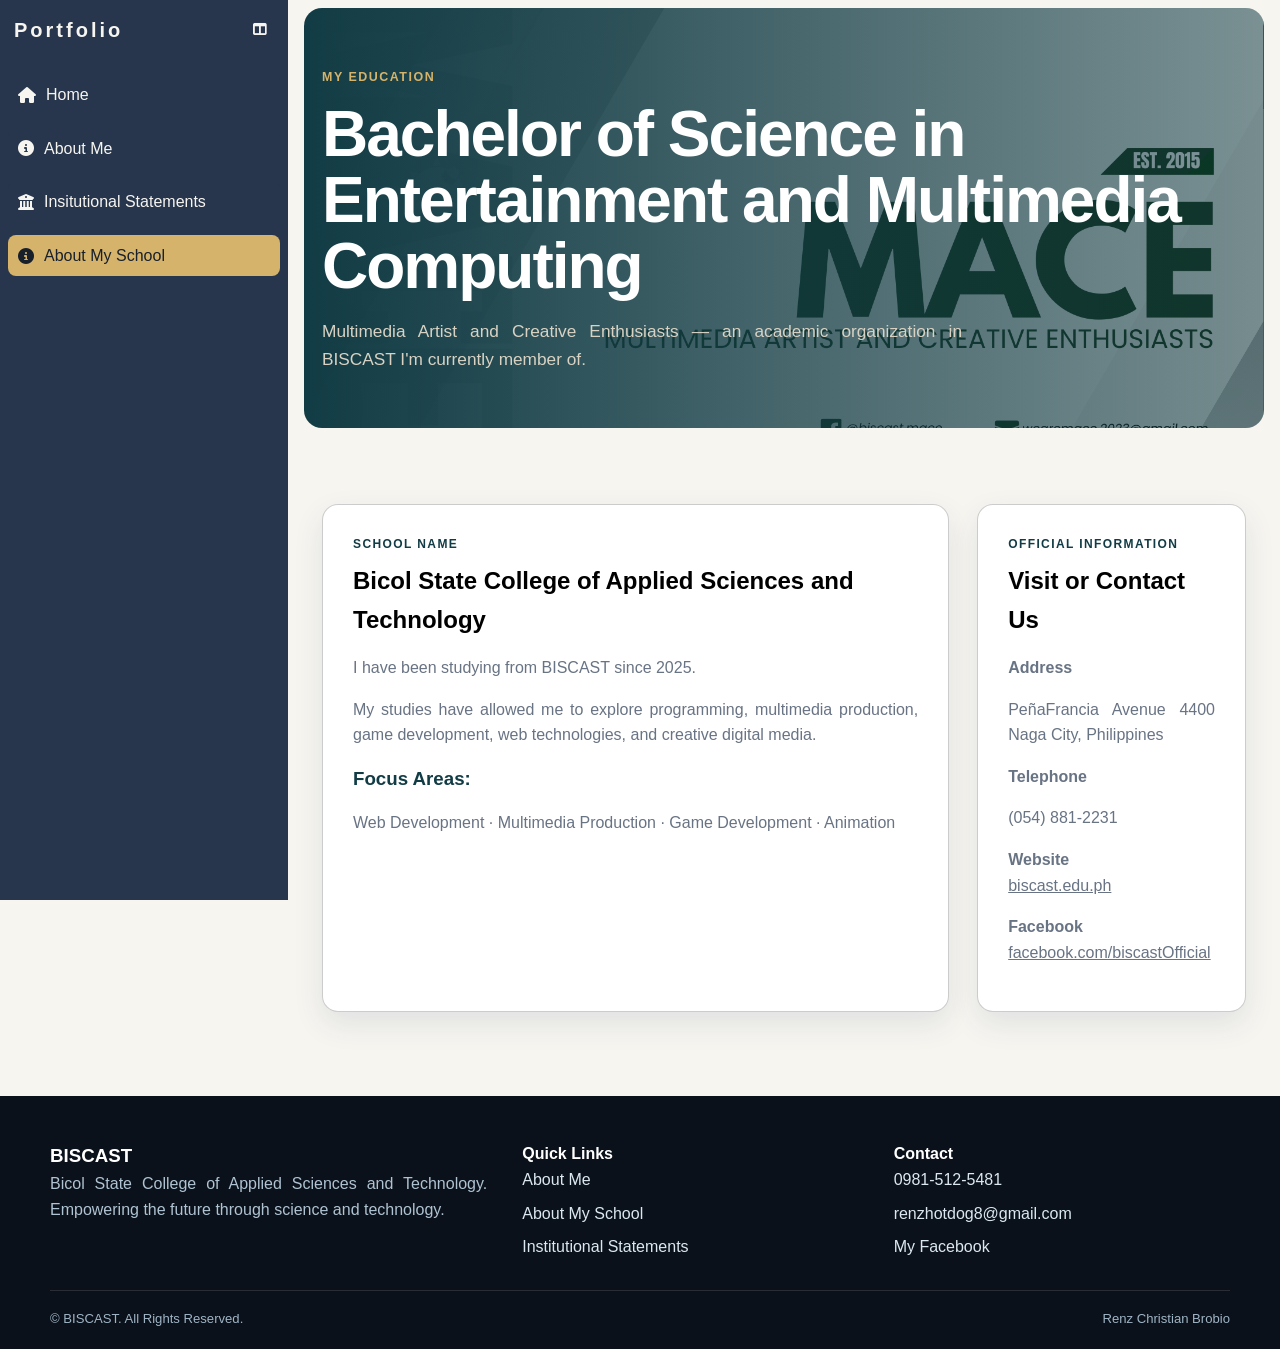
==== commit 937cf2c3: "changed "About MACE" to "About My School"" ====
--- a/about-mace.html
+++ b/about-mace.html
@@ -37,7 +37,7 @@
                 </a>
                 <a href="about-mace.html" class="btns item on">
                     <i class="fa-solid fa-circle-info"></i>
-                    <span class="label">About MACE</span>
+                    <span class="label">About My School</span>
                 </a>
             </nav>
         </aside>
